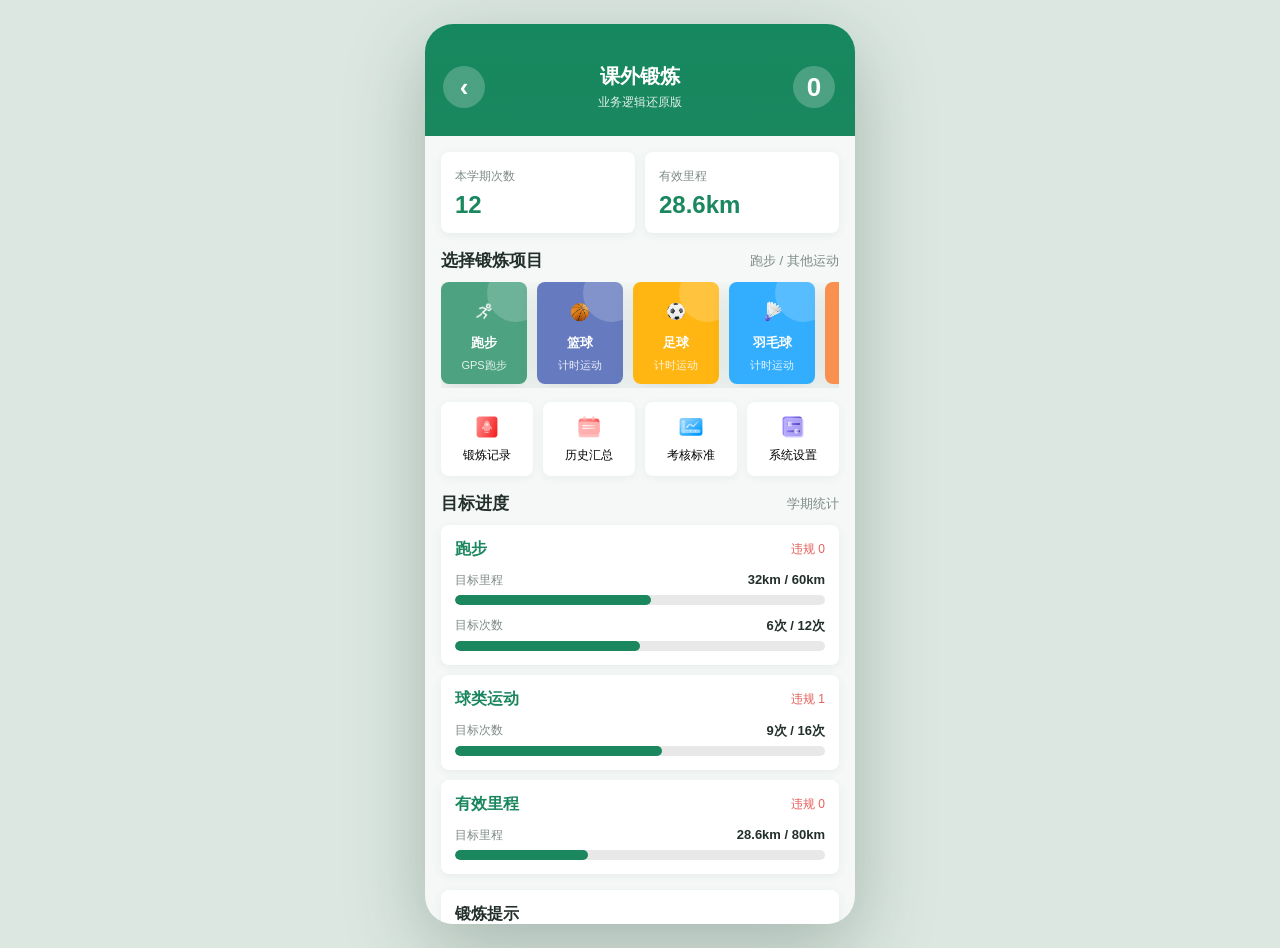
==== app/src/main/assets/public/exercise.html @ 88c2b8d6 "Initial Android project" ====
<!doctype html>
<html lang="zh-CN">
<head>
  <meta charset="utf-8">
  <meta name="viewport" content="width=device-width, initial-scale=1, viewport-fit=cover">
  <title>课外锻炼业务还原</title>
  <link rel="stylesheet" href="./styles.css">
  <link rel="stylesheet" href="./exercise.css">
</head>
<body>
  <main class="phone-shell">
    <section class="app exercise-app">
      <header class="exercise-top">
        <button class="icon-button" id="backHome" title="返回首页">
          <span>‹</span>
        </button>
        <div>
          <h1>课外锻炼</h1>
          <p>业务逻辑还原版</p>
        </div>
        <button class="icon-button" id="notUploadBtn" title="未上传">
          <span id="localCount">0</span>
        </button>
      </header>

      <section class="exercise-panel active" data-panel="dashboard">
        <section class="summary-band">
          <div>
            <span>本学期次数</span>
            <strong id="runCount">0</strong>
          </div>
          <div>
            <span>有效里程</span>
            <strong id="runDistance">0km</strong>
          </div>
        </section>

        <section class="sport-section">
          <div class="section-title">
            <span>选择锻炼项目</span>
            <small>跑步 / 其他运动</small>
          </div>
          <div class="sport-scroll" id="eventList"></div>
        </section>

        <section class="quick-grid">
          <button id="recordBtn"><img src="./static/img/index/Rocket.svg" alt=""><span>锻炼记录</span></button>
          <button id="historyBtn"><img src="./static/img/index/Calendar.svg" alt=""><span>历史汇总</span></button>
          <button id="standardBtn"><img src="./static/img/index/Ruler.svg" alt=""><span>考核标准</span></button>
          <button id="settingBtn"><img src="./static/img/index/Settings.svg" alt=""><span>系统设置</span></button>
        </section>

        <section class="target-section">
          <div class="section-title">
            <span>目标进度</span>
            <small>学期统计</small>
          </div>
          <div id="targetList"></div>
        </section>

        <section class="tips-card">
          <strong>锻炼提示</strong>
          <ul id="tipsList"></ul>
        </section>
      </section>

      <section class="exercise-panel session-panel" data-panel="session">
        <div class="session-card">
          <img id="sessionIcon" src="./static/img/ball/run.png" alt="">
          <h2 id="sessionTitle">跑步</h2>
          <p id="sessionPlace">北区田径场</p>
          <strong id="sessionTime">0:00</strong>
          <span id="sessionMode">GPS跑步模式</span>
          <small id="sessionHint"></small>
        </div>
        <div class="session-actions">
          <button id="cancelSession" class="secondary">放弃</button>
          <button id="finishSession">结束并保存</button>
        </div>
      </section>

      <section class="exercise-panel local-panel" data-panel="local">
        <div class="sub-header">
          <h1>本地待上传</h1>
          <button id="localBack">返回</button>
        </div>
        <h2 class="local-title">跑步数据</h2>
        <div id="runLocalList"></div>
        <h2 class="local-title">其他运动</h2>
        <div id="otherLocalList"></div>
      </section>
    </section>
  </main>

  <div class="modal hidden" id="modal">
    <div class="modal-card">
      <h2 id="modalTitle"></h2>
      <div id="modalBody"></div>
      <div class="modal-actions" id="modalActions"></div>
    </div>
  </div>

  <div class="toast" id="toast"></div>
  <script type="module" src="./exercise/controller.js"></script>
</body>
</html>
---- app/src/main/assets/public/styles.css ----
:root {
  --green: #1a875f;
  --green-2: #339571;
  --mint: #e6f2ed;
  --red: #e5605a;
  --ink: #222f2b;
  --muted: #7d8a85;
  --line: #e5ece8;
  --page: #f4f7f5;
  --card: #ffffff;
}

* { box-sizing: border-box; }

body {
  margin: 0;
  min-height: 100vh;
  background: #dce7e1;
  color: var(--ink);
  font-family: -apple-system, BlinkMacSystemFont, "Segoe UI", "Microsoft YaHei", sans-serif;
}

button {
  font: inherit;
  border: 0;
  background: none;
  cursor: pointer;
}

.phone-shell {
  min-height: 100vh;
  display: grid;
  place-items: center;
  padding: 24px;
}

.app {
  position: relative;
  width: min(430px, 100vw);
  height: min(920px, 100vh);
  overflow: hidden;
  background: var(--page);
  border-radius: 28px;
  box-shadow: 0 24px 80px rgba(24, 58, 46, .28);
}

.top-bar {
  height: 112px;
  padding: 26px 18px 14px;
  display: grid;
  grid-template-columns: 44px 1fr 44px;
  gap: 12px;
  align-items: center;
  color: #fff;
  background: linear-gradient(180deg, #169063 0%, #1a875f 72%, #f4f7f5 72%);
}

.icon-button, .avatar-button {
  width: 42px;
  height: 42px;
  display: grid;
  place-items: center;
  border-radius: 50%;
  background: rgba(255,255,255,.22);
}

.icon-button img, .avatar-button img { width: 26px; height: 26px; object-fit: contain; }
.avatar-button img { width: 34px; height: 34px; border-radius: 50%; background: #fff; }

.school-block { min-width: 0; text-align: center; }
.school-name { font-size: 18px; font-weight: 700; line-height: 24px; white-space: nowrap; overflow: hidden; text-overflow: ellipsis; }
.role-line { margin-top: 8px; display: flex; justify-content: center; gap: 6px; }

.role-pill {
  height: 24px;
  padding: 0 10px;
  border-radius: 12px;
  color: rgba(255,255,255,.86);
  background: rgba(255,255,255,.16);
  font-size: 12px;
}

.role-pill.active {
  color: var(--green);
  background: #fff;
  font-weight: 700;
}

.page {
  display: none;
  height: calc(100% - 112px - 76px);
  overflow-y: auto;
  padding: 0 16px 22px;
}

.page.active { display: block; }

.carousel {
  margin-top: 2px;
  position: relative;
  height: 190px;
  overflow: hidden;
}

.carousel-track {
  height: 100%;
  display: flex;
  transition: transform .35s ease;
}

.slide {
  min-width: 100%;
  padding: 0 4px;
}

.slide-inner {
  height: 172px;
  border-radius: 10px;
  overflow: hidden;
  position: relative;
  background: var(--green);
  box-shadow: 0 10px 28px rgba(34, 88, 68, .18);
}

.slide-inner img { width: 100%; height: 100%; object-fit: cover; display: block; }

.slide-title {
  position: absolute;
  left: 0;
  right: 0;
  bottom: 0;
  padding: 28px 16px 12px;
  color: #fff;
  font-size: 15px;
  font-weight: 700;
  background: linear-gradient(180deg, rgba(0,0,0,0), rgba(0,0,0,.55));
}

.carousel-dots {
  position: absolute;
  left: 0;
  right: 0;
  bottom: 8px;
  display: flex;
  justify-content: center;
  gap: 6px;
}

.dot {
  width: 6px;
  height: 6px;
  border-radius: 6px;
  background: rgba(255,255,255,.72);
}

.dot.active { width: 18px; background: #fff; }

.notice-strip, .continue-card, .profile-card, .empty-state {
  background: var(--card);
  border-radius: 8px;
  box-shadow: 0 2px 8px rgba(45, 79, 65, .08);
}

.notice-strip {
  min-height: 66px;
  display: grid;
  grid-template-columns: 34px 1fr auto;
  gap: 10px;
  align-items: center;
  padding: 12px;
}

.notice-strip img { width: 28px; height: 28px; }
.notice-strip strong, .notice-strip span { display: block; }
.notice-strip strong { font-size: 14px; }
.notice-strip span { margin-top: 3px; color: var(--muted); font-size: 12px; white-space: nowrap; overflow: hidden; text-overflow: ellipsis; }
.notice-strip button, .continue-card button, .sub-header button, .modal-actions button {
  height: 32px;
  padding: 0 14px;
  border-radius: 16px;
  background: var(--green);
  color: #fff;
  font-size: 13px;
}

.module-section { margin-top: 14px; }
.section-title, .sub-header {
  display: flex;
  justify-content: space-between;
  align-items: center;
  margin-bottom: 10px;
}

.section-title span, .sub-header h1 { font-size: 17px; font-weight: 800; margin: 0; }
.section-title small { color: var(--muted); }

.module-grid {
  display: grid;
  grid-template-columns: repeat(4, 1fr);
  gap: 10px;
}

.module {
  min-height: 86px;
  border-radius: 8px;
  background: #fff;
  padding: 10px 6px;
  display: grid;
  justify-items: center;
  align-content: center;
  gap: 8px;
  color: var(--ink);
  box-shadow: 0 2px 8px rgba(45, 79, 65, .06);
}

.module img { width: 30px; height: 30px; object-fit: contain; }
.module span { font-size: 12px; line-height: 16px; text-align: center; }

.continue-card {
  margin: 14px 0;
  padding: 14px;
  display: flex;
  justify-content: space-between;
  gap: 12px;
  align-items: center;
}

.continue-card strong { display: block; margin-top: 6px; font-size: 15px; }
.continue-card p { margin: 4px 0 0; color: var(--muted); font-size: 12px; }
.tag { padding: 2px 6px; border-radius: 4px; color: #fff; background: var(--red); font-size: 11px; }

.sub-header {
  padding-top: 12px;
  margin-bottom: 12px;
}

.message-list, .feed-list, .setting-list { display: grid; gap: 10px; }

.message-item, .feed-item, .setting-item {
  background: #fff;
  border-radius: 8px;
  padding: 14px;
  box-shadow: 0 2px 8px rgba(45, 79, 65, .06);
}

.message-item.unread { border-left: 4px solid var(--green); }
.message-item strong, .feed-item strong { display: block; font-size: 15px; }
.message-item p, .feed-item p { margin: 6px 0 0; color: var(--muted); font-size: 13px; line-height: 20px; }

.profile-card {
  margin-top: 14px;
  padding: 18px;
  display: flex;
  gap: 14px;
  align-items: center;
}

.profile-card img { width: 62px; height: 62px; border-radius: 50%; background: var(--mint); }
.profile-card h1 { margin: 0 0 6px; font-size: 20px; }
.profile-card p { margin: 0; color: var(--muted); font-size: 13px; }

.setting-item {
  display: flex;
  align-items: center;
  justify-content: space-between;
  min-height: 50px;
}

.setting-item span { color: var(--muted); }

.bottom-bar {
  position: absolute;
  left: 0;
  right: 0;
  bottom: 0;
  height: 76px;
  display: grid;
  grid-template-columns: repeat(4, 1fr);
  background: #fff;
  box-shadow: 0 -4px 18px rgba(34, 88, 68, .08);
}

.tab {
  position: relative;
  display: grid;
  justify-items: center;
  align-content: center;
  gap: 4px;
  color: #8b8b8b;
  font-size: 12px;
}

.tab.active { color: var(--ink); font-weight: 700; }
.tab img { width: 24px; height: 24px; object-fit: contain; }

.badge {
  position: absolute;
  top: 8px;
  right: calc(50% - 24px);
  min-width: 16px;
  height: 16px;
  padding: 0 4px;
  border-radius: 8px;
  background: var(--red);
  color: #fff;
  font-size: 10px;
  line-height: 16px;
}

.modal {
  position: fixed;
  inset: 0;
  display: grid;
  place-items: center;
  padding: 24px;
  background: rgba(0,0,0,.34);
}

.modal.hidden { display: none; }

.modal-card {
  width: min(360px, 100%);
  border-radius: 12px;
  background: #fff;
  padding: 18px;
  box-shadow: 0 20px 60px rgba(0,0,0,.2);
}

.modal-card h2 { margin: 0 0 12px; font-size: 18px; }
.modal-card p { margin: 0 0 8px; color: var(--muted); line-height: 22px; }
.modal-actions { display: flex; justify-content: flex-end; gap: 10px; margin-top: 18px; }
.modal-actions button.secondary { background: #eef3f0; color: var(--ink); }

.toast {
  position: fixed;
  left: 50%;
  bottom: 34px;
  transform: translateX(-50%) translateY(20px);
  padding: 10px 14px;
  border-radius: 18px;
  background: rgba(25, 39, 34, .9);
  color: #fff;
  font-size: 13px;
  opacity: 0;
  pointer-events: none;
  transition: .2s ease;
}

.toast.show {
  opacity: 1;
  transform: translateX(-50%) translateY(0);
}

@media (max-width: 520px) {
  .phone-shell { padding: 0; }
  .app { width: 100vw; height: 100vh; border-radius: 0; }
  .module-grid { gap: 8px; }
}
---- app/src/main/assets/public/exercise.css ----
.exercise-app {
  background: #f5f8f6;
}

.exercise-top {
  min-height: 112px;
  padding: 28px 18px 14px;
  display: grid;
  grid-template-columns: 44px 1fr 44px;
  align-items: center;
  gap: 12px;
  color: #fff;
  background: linear-gradient(180deg, #16885f, #1a875f);
}

.exercise-top h1 {
  margin: 0;
  font-size: 20px;
  text-align: center;
}

.exercise-top p {
  margin: 4px 0 0;
  text-align: center;
  font-size: 12px;
  opacity: .86;
}

.exercise-top .icon-button span {
  color: #fff;
  font-size: 26px;
  font-weight: 700;
}

.exercise-top .icon-button.danger {
  background: #e5605a;
}

.exercise-panel {
  display: none;
  height: calc(100% - 112px);
  overflow-y: auto;
  padding: 16px;
}

.exercise-panel.active {
  display: block;
}

.summary-band {
  display: grid;
  grid-template-columns: 1fr 1fr;
  gap: 10px;
}

.summary-band div,
.tips-card,
.target-card,
.session-card,
.local-record {
  background: #fff;
  border-radius: 8px;
  box-shadow: 0 2px 8px rgba(45, 79, 65, .07);
}

.summary-band div {
  padding: 14px;
}

.summary-band span,
.progress-row span,
.local-record small {
  color: #7d8a85;
  font-size: 12px;
}

.summary-band strong {
  display: block;
  margin-top: 6px;
  color: #1a875f;
  font-size: 24px;
}

.sport-section,
.target-section,
.tips-card {
  margin-top: 16px;
}

.sport-scroll {
  display: grid;
  grid-auto-flow: column;
  grid-auto-columns: 86px;
  gap: 10px;
  overflow-x: auto;
  padding-bottom: 4px;
}

.sport-card {
  position: relative;
  min-height: 102px;
  border-radius: 8px;
  overflow: hidden;
  padding: 10px 8px;
  display: grid;
  justify-items: center;
  align-content: center;
  gap: 6px;
  color: #fff;
  background: var(--sport-color);
  box-shadow: 0 8px 20px rgba(45, 79, 65, .12);
}

.sport-card img {
  width: 34px;
  height: 34px;
  object-fit: contain;
  z-index: 1;
}

.sport-card strong,
.sport-card small {
  z-index: 1;
}

.sport-card strong {
  font-size: 13px;
}

.sport-card small {
  opacity: .85;
  font-size: 11px;
}

.sport-glow {
  position: absolute;
  right: -18px;
  top: -18px;
  width: 58px;
  height: 58px;
  border-radius: 50%;
  background: rgba(255, 255, 255, .18);
}

.quick-grid {
  margin-top: 14px;
  display: grid;
  grid-template-columns: repeat(4, 1fr);
  gap: 10px;
}

.quick-grid button {
  min-height: 74px;
  background: #fff;
  border-radius: 8px;
  display: grid;
  justify-items: center;
  align-content: center;
  gap: 7px;
  box-shadow: 0 2px 8px rgba(45, 79, 65, .06);
}

.quick-grid img {
  width: 26px;
  height: 26px;
}

.quick-grid span {
  font-size: 12px;
}

.target-card {
  padding: 14px;
  margin-bottom: 10px;
}

.target-head {
  display: flex;
  justify-content: space-between;
  align-items: center;
}

.target-head strong {
  color: #1a875f;
}

.target-head span {
  color: #e5605a;
  font-size: 12px;
}

.progress-row {
  margin-top: 12px;
}

.progress-row div:first-child {
  display: flex;
  justify-content: space-between;
  margin-bottom: 6px;
}

.progress-row b {
  font-size: 13px;
}

.progress {
  height: 10px;
  border-radius: 5px;
  background: #e8e8e8;
  overflow: hidden;
}

.progress i {
  display: block;
  height: 100%;
  border-radius: inherit;
  background: #1a875f;
}

.tips-card {
  padding: 14px;
}

.tips-card ul {
  margin: 10px 0 0;
  padding-left: 18px;
  color: #4d5a55;
  font-size: 13px;
  line-height: 22px;
}

.session-panel {
  display: none;
  place-items: center;
}

.session-panel.active {
  display: grid;
  align-content: center;
}

.session-card {
  width: 100%;
  padding: 28px 18px;
  display: grid;
  justify-items: center;
  text-align: center;
}

.session-card img {
  width: 70px;
  height: 70px;
  object-fit: contain;
}

.session-card h2 {
  margin: 14px 0 4px;
}

.session-card p {
  margin: 0;
  color: #7d8a85;
}

.session-card strong {
  margin-top: 20px;
  font-size: 42px;
  color: #1a875f;
}

.session-card span {
  margin-top: 8px;
  font-size: 13px;
  color: #222f2b;
}

.session-card small {
  margin-top: 12px;
  color: #7d8a85;
  line-height: 20px;
}

.session-actions {
  width: 100%;
  margin-top: 16px;
  display: grid;
  grid-template-columns: 1fr 1fr;
  gap: 10px;
}

.session-actions button,
.record-actions button {
  height: 40px;
  border-radius: 20px;
  background: #1a875f;
  color: #fff;
}

.session-actions .secondary,
.record-actions .ghost {
  background: #eef3f0;
  color: #222f2b;
}

.local-title {
  margin: 16px 0 8px;
  font-size: 15px;
}

.local-record {
  padding: 12px;
  margin-bottom: 10px;
  display: grid;
  grid-template-columns: 1fr auto;
  gap: 10px;
  align-items: center;
}

.local-record strong,
.local-record p,
.local-record small {
  display: block;
}

.local-record p {
  margin: 5px 0;
  color: #7d8a85;
  font-size: 13px;
}

.record-actions {
  display: grid;
  gap: 6px;
}

.record-actions button {
  height: 28px;
  min-width: 56px;
  font-size: 12px;
}

.empty-box {
  padding: 24px;
  text-align: center;
  color: #7d8a85;
  background: #fff;
  border-radius: 8px;
}

.place-list {
  display: grid;
  gap: 8px;
  margin-top: 12px;
}

.place-option {
  padding: 12px;
  border-radius: 8px;
  text-align: left;
  background: #f4f7f5;
  border: 1px solid transparent;
}

.place-option.active {
  border-color: #1a875f;
  background: #e6f2ed;
}

.place-option strong,
.place-option span {
  display: block;
}

.place-option span {
  margin-top: 4px;
  color: #7d8a85;
  font-size: 12px;
}

.countdown {
  color: #7d8a85;
}

.modal-actions button.disabled {
  opacity: .5;
  pointer-events: none;
}
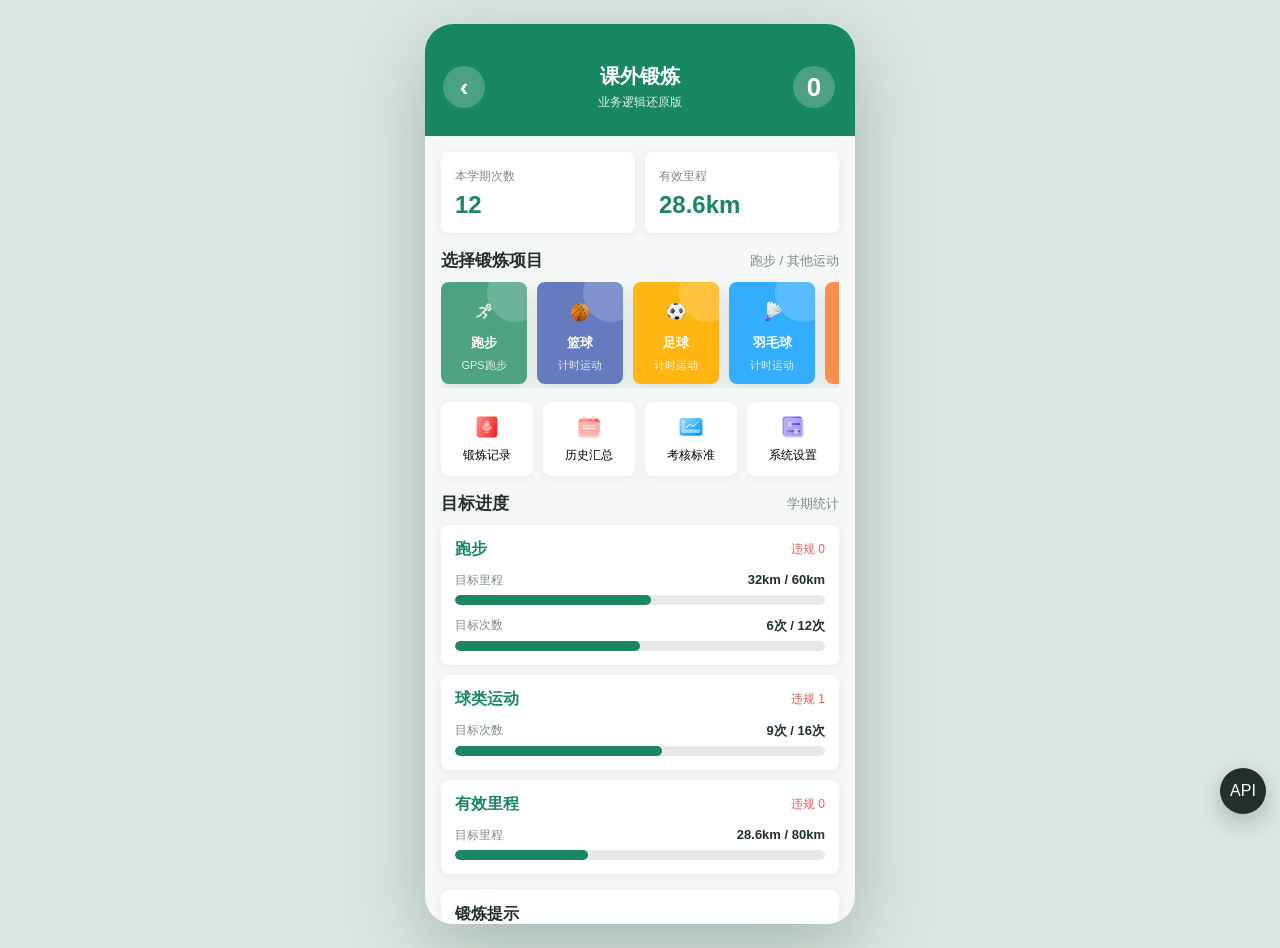
==== commit db2e5ce4: "feat: add a lot of features" ====
--- a/app/src/main/assets/public/exercise.html
+++ b/app/src/main/assets/public/exercise.html
@@ -6,6 +6,7 @@
   <title>课外锻炼业务还原</title>
   <link rel="stylesheet" href="./styles.css">
   <link rel="stylesheet" href="./exercise.css">
+  <link rel="stylesheet" href="./debug-tools.css">
 </head>
 <body>
   <main class="phone-shell">
@@ -102,5 +103,6 @@
 
   <div class="toast" id="toast"></div>
   <script type="module" src="./exercise/controller.js"></script>
+  <script src="./debug-tools.js"></script>
 </body>
 </html>
--- a/app/src/main/assets/public/exercise.css
+++ b/app/src/main/assets/public/exercise.css
@@ -385,3 +385,15 @@
   opacity: .5;
   pointer-events: none;
 }
+
+.json-preview {
+  max-height: 360px;
+  overflow: auto;
+  padding: 10px;
+  border-radius: 8px;
+  color: #24312d;
+  background: #f4f7f5;
+  font-size: 11px;
+  line-height: 17px;
+  white-space: pre-wrap;
+}
--- a/app/src/main/assets/public/debug-tools.css
+++ b/app/src/main/assets/public/debug-tools.css
@@ -0,0 +1,108 @@
+.debug-float {
+  position: fixed;
+  right: 14px;
+  bottom: 86px;
+  z-index: 50;
+  font-family: Arial, "Microsoft YaHei", sans-serif;
+}
+
+.debug-float button {
+  font: inherit;
+}
+
+.debug-trigger {
+  width: 46px;
+  height: 46px;
+  border-radius: 50%;
+  color: #fff;
+  background: #222f2b;
+  box-shadow: 0 8px 24px rgba(0, 0, 0, .22);
+}
+
+.debug-panel {
+  position: absolute;
+  right: 0;
+  bottom: 56px;
+  width: min(326px, calc(100vw - 28px));
+  max-height: min(620px, calc(100vh - 120px));
+  overflow-y: auto;
+  padding: 14px;
+  border-radius: 10px;
+  background: #fff;
+  box-shadow: 0 14px 40px rgba(0, 0, 0, .22);
+  display: none;
+}
+
+.debug-float.open .debug-panel {
+  display: block;
+}
+
+.debug-head {
+  display: flex;
+  justify-content: space-between;
+  align-items: center;
+  margin-bottom: 10px;
+}
+
+.debug-head strong {
+  font-size: 15px;
+}
+
+.debug-head span {
+  color: #7d8a85;
+  font-size: 11px;
+}
+
+.debug-field {
+  display: grid;
+  gap: 5px;
+  margin-bottom: 9px;
+}
+
+.debug-field span {
+  color: #53605b;
+  font-size: 12px;
+}
+
+.debug-field input,
+.debug-field textarea,
+.debug-field select {
+  width: 100%;
+  min-height: 34px;
+  border: 1px solid #dce6e1;
+  border-radius: 7px;
+  padding: 7px 9px;
+  font-size: 12px;
+  outline: 0;
+}
+
+.debug-field textarea {
+  min-height: 78px;
+  resize: vertical;
+  font-family: Consolas, monospace;
+}
+
+.debug-actions {
+  display: grid;
+  grid-template-columns: 1fr 1fr;
+  gap: 8px;
+}
+
+.debug-actions button {
+  height: 34px;
+  border-radius: 17px;
+  color: #fff;
+  background: #1a875f;
+}
+
+.debug-actions .ghost {
+  color: #222f2b;
+  background: #eef3f0;
+}
+
+.debug-note {
+  margin: 8px 0 0;
+  color: #8a9691;
+  font-size: 11px;
+  line-height: 17px;
+}
